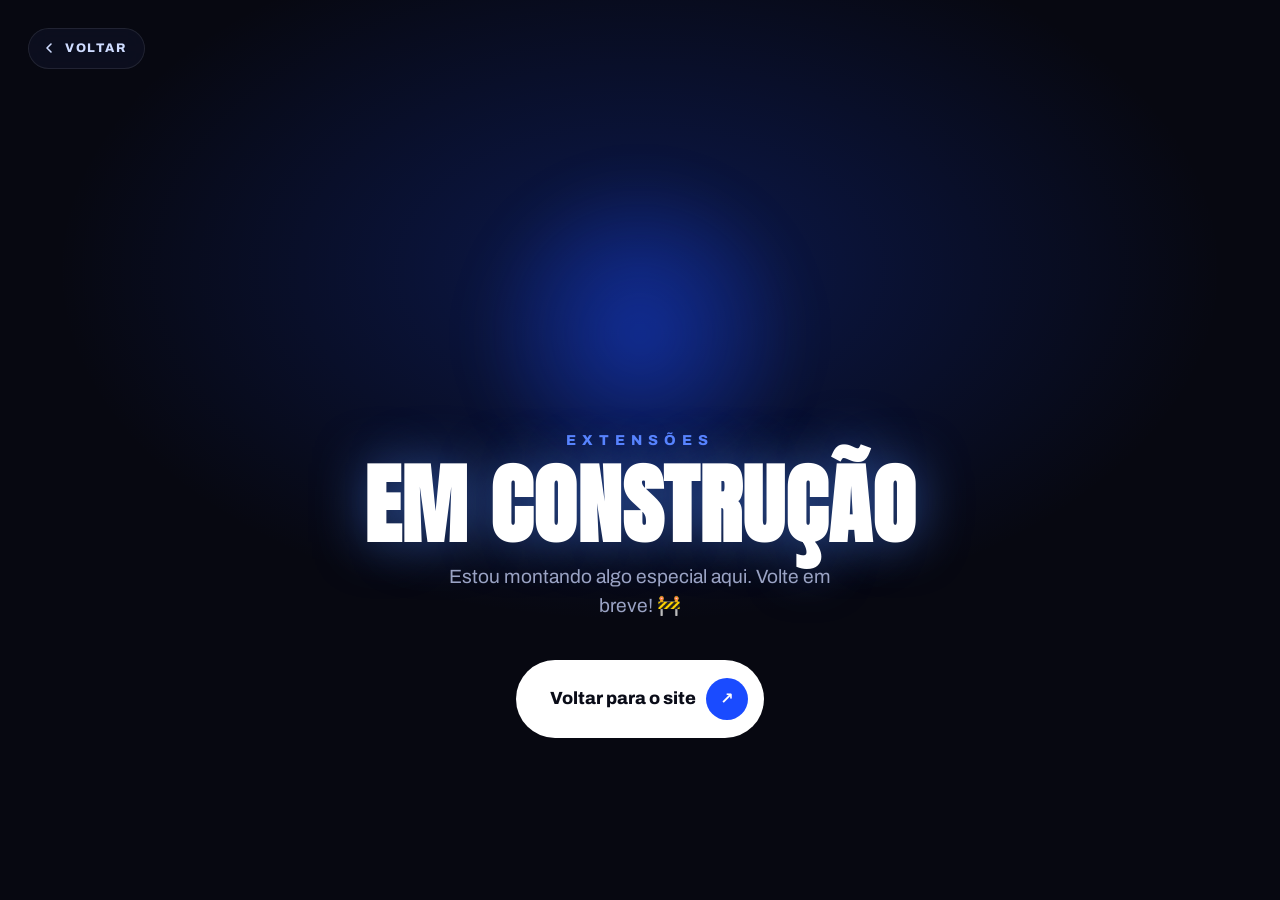
==== extensoes.html @ 43064257 "Adiciona aba Extensoes + pagina em construcao com animacao de blocos" ====
<!DOCTYPE html>
<html lang="pt-BR">
<head>
  <meta charset="UTF-8">
  <meta name="viewport" content="width=device-width, initial-scale=1, viewport-fit=cover">

  <title>Extensões · Em Construção · ruanzitwo</title>
  <meta name="description" content="Página de extensões do ruanzitwo — em construção.">
  <meta name="theme-color" content="#1a4bff">

  <link rel="icon" type="image/png" href="favicon-96x96.png" sizes="96x96">
  <link rel="icon" type="image/svg+xml" href="favicon.svg">
  <link rel="shortcut icon" href="favicon.ico">
  <link rel="apple-touch-icon" sizes="180x180" href="apple-touch-icon.png">
  <link rel="manifest" href="site.webmanifest">

  <link rel="preconnect" href="https://fonts.googleapis.com">
  <link rel="preconnect" href="https://fonts.gstatic.com" crossorigin>
  <link href="https://fonts.googleapis.com/css2?family=Anton&family=Archivo:wght@500;600;700;800;900&display=swap" rel="stylesheet">

  <link rel="stylesheet" href="styles.css">
</head>
<body class="soon-body">

  <a class="soon-back" href="index.html" aria-label="Voltar para o site">
    <svg viewBox="0 0 24 24" fill="none" aria-hidden="true">
      <path d="M15 18l-6-6 6-6" stroke="currentColor" stroke-width="2.4" stroke-linecap="round" stroke-linejoin="round"/>
    </svg>
    <span>VOLTAR</span>
  </a>

  <main class="soon">
    <div class="soon__glow" aria-hidden="true"></div>

    <!-- animação: blocos se construindo -->
    <div class="builder" aria-hidden="true">
      <span class="block" style="--d:.00s"></span>
      <span class="block" style="--d:.05s"></span>
      <span class="block" style="--d:.10s"></span>
      <span class="block" style="--d:.15s"></span>

      <span class="block" style="--d:.20s"></span>
      <span class="block" style="--d:.25s"></span>
      <span class="block" style="--d:.30s"></span>
      <span class="block" style="--d:.35s"></span>

      <span class="block" style="--d:.40s"></span>
      <span class="block" style="--d:.45s"></span>
      <span class="block" style="--d:.50s"></span>
      <span class="block" style="--d:.55s"></span>

      <span class="block block--accent" style="--d:.60s"></span>
      <span class="block block--accent" style="--d:.65s"></span>
      <span class="block block--accent" style="--d:.70s"></span>
      <span class="block block--accent" style="--d:.75s"></span>
    </div>

    <p class="soon__eyebrow">EXTENSÕES</p>
    <h1 class="soon__title">EM CONSTRUÇÃO</h1>
    <p class="soon__sub">Estou montando algo especial aqui. Volte em breve! 🚧</p>

    <a class="btn-pill btn-pill--lg soon__btn" href="index.html">
      Voltar para o site
      <span class="btn-pill__arrow" aria-hidden="true">↗</span>
    </a>
  </main>

</body>
</html>
---- styles.css ----
/* =========================================================
   ruanzitwo — Editor de Vídeo · landing page (tema azul/escuro)
   ========================================================= */
:root {
  --blue: #1a4bff;
  --blue-light: #5b86ff;
  --blue-deep: #0c2aa0;

  --bg: #070811;
  --bg-2: #0d1020;
  --card: #11142a;
  --line: rgba(255, 255, 255, .09);

  --white: #ffffff;
  --muted: #9aa3c4;

  --display: 'Anton', 'Archivo', sans-serif;
  --font: 'Archivo', system-ui, -apple-system, sans-serif;

  --ease: cubic-bezier(0.22, 1, 0.36, 1);
  --ease-soft: cubic-bezier(0.4, 0, 0.2, 1);
  --dur: 320ms;
}

*, *::before, *::after { box-sizing: border-box; margin: 0; padding: 0; }
html { scroll-behavior: smooth; -webkit-text-size-adjust: 100%; }
body {
  background: var(--bg);
  color: var(--white);
  font-family: var(--font);
  line-height: 1.5;
  overflow-x: hidden;
  -webkit-font-smoothing: antialiased;
}
img, video { display: block; max-width: 100%; }
a { color: inherit; text-decoration: none; }
ul { list-style: none; }
section[id] { scroll-margin-top: 84px; }
:focus-visible { outline: 2px solid var(--blue-light); outline-offset: 3px; }

.btn-pill {
  display: inline-flex; align-items: center; gap: 10px;
  padding: 14px 12px 14px 26px; border-radius: 999px;
  background: var(--white); color: #0a0c18;
  font-weight: 800; font-size: .95rem;
  transition: transform var(--dur) var(--ease-soft), box-shadow var(--dur) var(--ease-soft);
}
.btn-pill__arrow {
  display: grid; place-items: center;
  width: 34px; height: 34px; border-radius: 999px;
  background: var(--blue); color: #fff; font-size: 1rem;
  transition: transform var(--dur) var(--ease);
}
.btn-pill:hover { transform: translateY(-3px); box-shadow: 0 16px 34px rgba(26, 75, 255, .35); }
.btn-pill:hover .btn-pill__arrow { transform: rotate(45deg); }
.btn-pill--lg { padding: 18px 16px 18px 34px; font-size: 1.1rem; }
.btn-pill--lg .btn-pill__arrow { width: 42px; height: 42px; }

/* =========================================================
   NAV
   ========================================================= */
.nav {
  position: fixed; top: 0; left: 0; right: 0; z-index: 100;
  display: flex; align-items: center; gap: 24px;
  padding: 16px clamp(18px, 4vw, 56px);
  background: rgba(7, 8, 17, .72);
  -webkit-backdrop-filter: blur(14px); backdrop-filter: blur(14px);
  border-bottom: 1px solid var(--line);
}
.nav__logo {
  display: inline-flex; align-items: center; gap: 10px;
  font-family: var(--display); font-size: 1.4rem; letter-spacing: .04em;
}
.nav__logo-mark {
  display: grid; place-items: center; width: 34px; height: 34px;
  border-radius: 10px; background: var(--blue); color: #fff;
  box-shadow: 0 0 20px rgba(26, 75, 255, .6);
}
.nav__logo-mark svg { width: 18px; height: 18px; margin-left: 1px; }
.nav__menu {
  display: flex; align-items: center; gap: 6px;
  margin: 0 auto;
  background: rgba(255, 255, 255, .05);
  border: 1px solid var(--line);
  padding: 6px; border-radius: 999px;
}
.nav__menu a {
  padding: 9px 18px; border-radius: 999px;
  color: var(--muted); font-weight: 600; font-size: .92rem;
  transition: color var(--dur), background var(--dur);
}
.nav__menu a:hover { color: #fff; }
.nav__menu a.is-active { background: var(--blue); color: #fff; }
.nav__cta {
  padding: 11px 22px; border-radius: 999px;
  border: 1px solid rgba(255, 255, 255, .25);
  font-weight: 700; font-size: .9rem;
  transition: background var(--dur), color var(--dur), border-color var(--dur);
}
.nav__cta:hover { background: #fff; color: #0a0c18; border-color: #fff; }
.nav__toggle {
  display: none; flex-direction: column; gap: 5px;
  background: none; border: none; cursor: pointer; padding: 8px;
}
.nav__toggle span { width: 24px; height: 2px; background: #fff; border-radius: 2px; transition: transform var(--dur), opacity var(--dur); }

/* =========================================================
   HERO
   ========================================================= */
.hero {
  position: relative;
  height: 100svh;
  min-height: 560px;
  width: 100%;
  overflow: hidden;
}
.hero__video {
  position: absolute; inset: 0; z-index: 0;
  width: 100%; height: 100%; object-fit: cover;
}
/* escurecida sutil no topo (menu) e embaixo, pra legibilidade */
.hero__scrim {
  position: absolute; inset: 0; z-index: 1; pointer-events: none;
  background:
    linear-gradient(180deg, rgba(7, 8, 17, .6) 0%, transparent 20%),
    linear-gradient(0deg, rgba(7, 8, 17, .55) 0%, transparent 24%);
}

/* cards flutuantes */
.float-card, .float-rate {
  position: absolute; z-index: 4; bottom: clamp(50px, 12vw, 120px);
  background: rgba(17, 20, 42, .7);
  border: 1px solid var(--line);
  -webkit-backdrop-filter: blur(12px); backdrop-filter: blur(12px);
  border-radius: 18px; padding: 16px 18px;
  box-shadow: 0 18px 50px rgba(0, 0, 0, .45);
}
.float-card--left { left: clamp(8px, 6vw, 90px); }
.float-card__top { display: flex; align-items: center; gap: 12px; }
.float-card__num { font-family: var(--display); font-size: 1.8rem; color: var(--blue-light); }
.float-card__label { font-size: .72rem; color: var(--muted); font-weight: 600; line-height: 1.15; text-align: left; }
.float-card__row { display: flex; align-items: center; margin-top: 12px; }
.ava {
  width: 30px; height: 30px; border-radius: 999px; overflow: hidden;
  border: 2px solid var(--card); margin-left: -8px; background: var(--blue);
  display: grid; place-items: center;
}
.ava:first-child { margin-left: 0; }
.ava img { width: 100%; height: 100%; object-fit: cover; }
.ava--more { color: #fff; font-weight: 800; font-size: .85rem; }

.float-rate--right { right: clamp(8px, 6vw, 90px); display: flex; align-items: center; gap: 12px; }
.float-rate__play {
  display: grid; place-items: center; width: 44px; height: 44px;
  border-radius: 999px; background: var(--blue); color: #fff;
  box-shadow: 0 0 22px rgba(26, 75, 255, .7);
}
.float-rate__play svg { width: 18px; height: 18px; margin-left: 2px; }
.float-rate__num { display: block; font-family: var(--display); font-size: 1.5rem; }
.float-rate__num i { color: var(--blue-light); font-style: normal; }
.float-rate__label { display: block; font-size: .7rem; color: var(--muted); text-align: left; }

/* =========================================================
   MARQUEE
   ========================================================= */
.marquee {
  position: relative; z-index: 20;
  height: clamp(140px, 17vw, 210px);
  /* sobe sobre o fim do vídeo e a parte de baixo entra na 2ª seção */
  margin-top: clamp(-130px, -8vw, -80px);
  margin-bottom: clamp(8px, 2vw, 30px);
  overflow: visible; pointer-events: none;
}
.marquee__band {
  position: absolute; left: -10%; width: 120%;
  display: flex; overflow: hidden;
}
.marquee__band--white { top: 30%; transform: rotate(-4deg); background: var(--white); }
.marquee__band--blue  { top: 52%; transform: rotate(4deg);
  background: linear-gradient(90deg, var(--blue), var(--blue-deep)); }
.marquee__track {
  display: flex; flex: none; white-space: nowrap;
  padding: 14px 0;
  animation: marquee 22s linear infinite;
}
.marquee__track--rev { animation-direction: reverse; animation-duration: 26s; }
.marquee__track span {
  font-family: var(--display); font-size: clamp(1.4rem, 3vw, 2.4rem);
  letter-spacing: .02em; padding-right: 0;
}
.marquee__band--white .marquee__track span { color: #0a0c18; }
.marquee__band--blue .marquee__track span { color: #fff; font-style: italic; }
.marquee__track b { margin: 0 .5em; color: var(--blue); font-weight: 400; }
.marquee__band--blue .marquee__track b { color: rgba(255,255,255,.8); }
@keyframes marquee { to { transform: translateX(-50%); } }

/* =========================================================
   SOBRE
   ========================================================= */
.about {
  max-width: 1180px; margin-inline: auto;
  padding: clamp(40px, 6vw, 90px) clamp(18px, 4vw, 56px);
}
.about__head {
  display: grid; grid-template-columns: 1fr 2fr; gap: clamp(20px, 4vw, 60px);
  align-items: start;
}
.about__eyebrow { color: var(--blue-light); font-weight: 800; letter-spacing: .12em; font-size: .9rem; }
.about__text { font-size: clamp(1.1rem, 2.4vw, 1.6rem); font-weight: 600; line-height: 1.45; }
.about__text strong { color: var(--blue-light); }

.about__cta-row {
  display: flex; align-items: center; gap: clamp(20px, 4vw, 44px);
  margin-top: clamp(30px, 5vw, 56px); flex-wrap: wrap;
}
.badge-ring {
  display: grid; place-items: center; text-align: center;
  width: 118px; height: 118px; border-radius: 999px;
  background: radial-gradient(circle at 30% 25%, var(--blue-light), var(--blue) 55%, var(--blue-deep));
  box-shadow: 0 0 40px rgba(26, 75, 255, .45);
  flex: none;
}
.badge-ring__num { font-family: var(--display); font-size: 2.2rem; line-height: 1; }
.badge-ring__label { font-size: .66rem; font-weight: 700; letter-spacing: .04em; margin-top: 2px; }
.about__note { color: var(--muted); font-size: .9rem; max-width: 280px; }

.stats {
  display: grid; grid-template-columns: repeat(4, 1fr); gap: clamp(12px, 1.6vw, 20px);
  margin-top: clamp(34px, 5vw, 60px);
}
.stat {
  background: var(--card); border: 1px solid var(--line);
  border-radius: 999px; padding: clamp(20px, 2.6vw, 30px) clamp(16px, 2vw, 24px);
  text-align: center;
  transition: transform var(--dur) var(--ease-soft), border-color var(--dur);
}
.stat:hover { transform: translateY(-4px); border-color: rgba(91, 134, 255, .5); }
.stat__num { font-family: var(--display); font-size: clamp(1.8rem, 4vw, 2.8rem); line-height: 1; }
.stat__num i { color: var(--blue-light); font-style: normal; }
.stat__label { display: block; margin-top: 8px; color: var(--muted); font-size: .82rem; font-weight: 600; }

/* =========================================================
   SERVIÇOS — acordeão
   ========================================================= */
.services {
  max-width: 1100px; margin-inline: auto;
  padding: clamp(30px, 5vw, 70px) clamp(18px, 4vw, 56px) clamp(50px, 8vw, 100px);
  text-align: center;
}
.services__title { font-family: var(--display); font-size: clamp(2rem, 5.4vw, 3.6rem); text-transform: uppercase; }
.services__sub { color: var(--muted); margin: 12px auto 0; max-width: 520px; }
.accordion { margin-top: clamp(30px, 4vw, 48px); text-align: left; display: grid; gap: 14px; }
.acc {
  background: var(--card); border: 1px solid var(--line); border-radius: 18px;
  overflow: hidden; transition: background var(--dur);
}
.acc.is-open { background: #fff; }
.acc__head {
  width: 100%; cursor: pointer; background: none; border: none;
  display: flex; align-items: center; gap: clamp(14px, 2vw, 26px);
  padding: clamp(18px, 2.4vw, 26px) clamp(18px, 3vw, 34px);
  font-family: inherit; text-align: left;
  position: relative;
}
.acc.is-open .acc__head::before {
  content: ""; position: absolute; left: 0; top: 14%; bottom: 14%;
  width: 5px; border-radius: 0 4px 4px 0; background: var(--blue);
}
.acc__idx { color: var(--blue-light); font-weight: 800; font-size: .9rem; }
.acc.is-open .acc__idx { color: var(--blue); }
.acc__name { font-family: var(--display); font-size: clamp(1.2rem, 2.6vw, 1.9rem); text-transform: uppercase; }
.acc.is-open .acc__name { color: #0a0c18; }
.acc__tags { margin-left: auto; display: flex; gap: 8px; }
.acc__tags b {
  font-weight: 700; font-size: .72rem; padding: 7px 14px; border-radius: 999px;
  border: 1px solid var(--line); color: var(--muted);
}
.acc.is-open .acc__tags b { border-color: rgba(0,0,0,.12); color: #41496a; }
.acc__arrow {
  display: grid; place-items: center; width: 40px; height: 40px; flex: none;
  border-radius: 999px; background: rgba(255,255,255,.06); color: #fff; font-size: 1.05rem;
  transition: transform var(--dur) var(--ease), background var(--dur);
}
.acc.is-open .acc__arrow { background: var(--blue); transform: rotate(45deg); }
.acc__tags { transition: opacity var(--dur); }
.acc__body {
  display: grid; grid-template-rows: 0fr;
  transition: grid-template-rows 360ms var(--ease);
}
.acc.is-open .acc__body { grid-template-rows: 1fr; }
.acc__body > p {
  overflow: hidden;
  color: #41496a; padding: 0 clamp(18px, 3vw, 34px);
  max-width: 70ch;
}
.acc.is-open .acc__body > p { padding-bottom: clamp(20px, 2.6vw, 28px); }

/* =========================================================
   PROJETOS — reels
   ========================================================= */
.works {
  max-width: 1180px; margin-inline: auto;
  padding: clamp(40px, 6vw, 90px) clamp(18px, 4vw, 56px);
}
.works__head {
  display: flex; align-items: flex-end; justify-content: space-between;
  gap: 24px; flex-wrap: wrap; margin-bottom: clamp(26px, 4vw, 44px);
}
.works__eyebrow { color: var(--blue-light); font-weight: 800; letter-spacing: .12em; font-size: .9rem; }
.works__title { font-family: var(--display); font-size: clamp(2rem, 5.4vw, 3.6rem); text-transform: uppercase; margin-top: 6px; }
.works__sub { color: var(--muted); max-width: 360px; font-size: .95rem; }

.works__grid {
  display: grid; grid-template-columns: repeat(4, 1fr);
  gap: clamp(14px, 2vw, 22px);
}
.reel {
  position: relative; aspect-ratio: 9 / 16;
  border-radius: 18px; overflow: hidden;
  background: var(--card); border: 1px solid var(--line);
  box-shadow: 0 18px 44px rgba(0, 0, 0, .4);
}
.reel__video {
  width: 100%; height: 100%; object-fit: cover;
  transition: transform 700ms var(--ease);
}
.reel:hover .reel__video, .reel:focus-within .reel__video { transform: scale(1.05); }
.reel__play {
  position: absolute; inset: 0; margin: auto;
  display: grid; place-items: center;
  width: 54px; height: 54px; border-radius: 999px;
  color: #fff; background: var(--blue);
  box-shadow: 0 0 24px rgba(26, 75, 255, .7);
  transition: opacity var(--dur) var(--ease-soft), transform var(--dur) var(--ease-soft);
}
.reel__play svg { width: 20px; height: 20px; margin-left: 2px; }
.reel:hover .reel__play, .reel:focus-within .reel__play { opacity: 0; transform: scale(.7); }
.reel__tag {
  position: absolute; top: 12px; left: 12px; z-index: 2;
  font-family: var(--display); font-size: 1.1rem; line-height: 1;
  padding: 6px 12px; border-radius: 999px;
  background: rgba(7, 8, 17, .6); color: #fff;
  -webkit-backdrop-filter: blur(8px); backdrop-filter: blur(8px);
}

/* =========================================================
   CONTATO
   ========================================================= */
.contact {
  padding: clamp(50px, 8vw, 110px) clamp(18px, 4vw, 56px) clamp(28px, 4vw, 44px);
  background:
    radial-gradient(70% 90% at 50% 0%, rgba(26, 75, 255, .22), transparent 65%),
    var(--bg-2);
  border-top: 1px solid var(--line);
}
.contact__card {
  position: relative; overflow: hidden;
  max-width: 880px; margin: 0 auto;
  text-align: center;
  padding: clamp(36px, 6vw, 72px) clamp(24px, 5vw, 64px);
  border-radius: 30px;
  background: linear-gradient(180deg, rgba(26,75,255,.16), rgba(13,16,32,.6));
  border: 1px solid rgba(91, 134, 255, .35);
  box-shadow: 0 40px 90px rgba(0, 0, 0, .5), inset 0 1px 0 rgba(255,255,255,.08);
}
.contact__glow {
  position: absolute; top: -40%; left: 50%; transform: translateX(-50%);
  width: 120%; height: 80%; pointer-events: none;
  background: radial-gradient(50% 60% at 50% 50%, rgba(26, 75, 255, .55), transparent 70%);
  filter: blur(20px);
}
.contact__eyebrow { position: relative; color: var(--blue-light); font-weight: 800; letter-spacing: .16em; font-size: .85rem; }
.contact__title {
  position: relative;
  font-family: var(--display); font-size: clamp(2.3rem, 6.2vw, 4.6rem);
  text-transform: uppercase; line-height: .95; margin: 14px 0 0;
}
.contact__lead {
  position: relative; color: var(--muted);
  max-width: 460px; margin: 16px auto 0; font-size: clamp(.95rem, 1.6vw, 1.1rem);
}
.contact__card .btn-pill { position: relative; margin-top: clamp(26px, 4vw, 38px); }

/* canais */
.channels {
  display: grid; grid-template-columns: repeat(3, 1fr);
  gap: clamp(12px, 1.6vw, 18px);
  max-width: 880px; margin: clamp(18px, 2.6vw, 26px) auto 0;
}
.channel {
  display: flex; align-items: center; gap: 14px;
  padding: 16px 18px; border-radius: 18px;
  background: var(--card); border: 1px solid var(--line);
  transition: transform var(--dur) var(--ease-soft), border-color var(--dur), background var(--dur);
}
.channel:hover {
  transform: translateY(-4px);
  border-color: rgba(91, 134, 255, .55);
  background: #141833;
}
.channel__ico {
  display: grid; place-items: center; flex: none;
  width: 46px; height: 46px; border-radius: 13px;
  color: #fff; background: linear-gradient(160deg, var(--blue-light), var(--blue));
  box-shadow: 0 0 20px rgba(26, 75, 255, .5);
}
.channel__ico svg { width: 22px; height: 22px; }
.channel__txt { display: flex; flex-direction: column; line-height: 1.25; }
.channel__txt b { font-weight: 800; font-size: .98rem; }
.channel__txt i { font-style: normal; color: var(--muted); font-size: .82rem; }
.channel__go {
  margin-left: auto; color: var(--muted); font-size: 1.1rem;
  transition: transform var(--dur) var(--ease), color var(--dur);
}
.channel:hover .channel__go { color: var(--blue-light); transform: translate(3px, -3px); }

/* rodapé */
.contact__foot {
  display: flex; align-items: center; justify-content: space-between;
  gap: 14px; flex-wrap: wrap;
  max-width: 880px; margin: clamp(30px, 5vw, 56px) auto 0;
  padding-top: clamp(18px, 2.4vw, 26px);
  border-top: 1px solid var(--line);
  color: var(--muted); font-size: .85rem;
}
.contact__brand { font-family: var(--display); font-size: 1.3rem; color: #fff; letter-spacing: .03em; }

/* =========================================================
   PÁGINA EXTENSÕES — Em Construção
   ========================================================= */
.soon-body {
  min-height: 100svh;
  display: grid; place-items: center;
  background:
    radial-gradient(70% 60% at 50% 30%, rgba(26, 75, 255, .25), transparent 65%),
    var(--bg);
  overflow: hidden;
}
.soon-back {
  position: fixed; top: clamp(16px, 3vw, 28px); left: clamp(16px, 3vw, 28px); z-index: 10;
  display: inline-flex; align-items: center; gap: 8px;
  padding: 10px 18px 10px 12px; border-radius: 999px;
  color: #cfdcff; font-weight: 800; font-size: .78rem; letter-spacing: .14em;
  background: rgba(17, 20, 42, .55); border: 1px solid var(--line);
  -webkit-backdrop-filter: blur(12px); backdrop-filter: blur(12px);
  transition: transform var(--dur) var(--ease-soft), border-color var(--dur);
}
.soon-back svg { width: 16px; height: 16px; }
.soon-back:hover { transform: translateX(-3px); border-color: rgba(91,134,255,.6); }

.soon {
  position: relative; text-align: center;
  padding: clamp(28px, 6vw, 64px);
  max-width: 680px;
}
.soon__glow {
  position: absolute; top: 8%; left: 50%; transform: translateX(-50%);
  width: 360px; height: 360px; pointer-events: none;
  background: radial-gradient(circle, rgba(26,75,255,.45), transparent 65%);
  filter: blur(20px);
}

/* blocos se construindo */
.builder {
  position: relative;
  display: grid;
  grid-template-columns: repeat(4, 1fr);
  gap: 10px;
  width: clamp(160px, 40vw, 220px);
  margin: 0 auto clamp(30px, 5vw, 48px);
}
.block {
  aspect-ratio: 1;
  border-radius: 8px;
  background: linear-gradient(160deg, #2a5cff, #143bd6);
  box-shadow: 0 6px 16px rgba(20, 50, 160, .5), inset 0 1px 0 rgba(255,255,255,.25);
  opacity: 0;
  animation: build 3s var(--ease) var(--d) infinite;
}
.block--accent { background: linear-gradient(160deg, #6f9bff, #2a5cff); }
@keyframes build {
  0%   { opacity: 0; transform: translateY(26px) scale(.4); }
  18%  { opacity: 1; transform: translateY(0) scale(1); }
  78%  { opacity: 1; transform: translateY(0) scale(1); }
  100% { opacity: 0; transform: translateY(-12px) scale(.85); }
}

.soon__eyebrow {
  position: relative;
  color: var(--blue-light); font-weight: 800; letter-spacing: .42em; font-size: .9rem;
}
.soon__title {
  position: relative;
  font-family: var(--display); text-transform: uppercase;
  font-size: clamp(2.6rem, 9vw, 5.5rem); line-height: .95;
  margin: 12px 0 0; letter-spacing: .01em;
  text-shadow: 0 0 50px rgba(80, 140, 255, .5);
}
.soon__sub {
  position: relative;
  color: var(--muted); font-size: clamp(1rem, 2.2vw, 1.2rem);
  margin: 16px auto 0; max-width: 420px;
}
.soon__btn { position: relative; margin-top: clamp(28px, 4vw, 40px); }

/* =========================================================
   RESPONSIVO
   ========================================================= */
@media (max-width: 860px) {
  .nav__menu { display: none; position: absolute; top: 100%; left: 0; right: 0;
    flex-direction: column; margin: 0; border-radius: 0; padding: 14px;
    background: rgba(7,8,17,.97); border-top: 1px solid var(--line); }
  .nav.is-open .nav__menu { display: flex; }
  .nav__menu a { width: 100%; text-align: center; }
  .nav__cta { display: none; }
  .nav__toggle { display: flex; margin-left: auto; }
  .nav.is-open .nav__toggle span:nth-child(1) { transform: translateY(7px) rotate(45deg); }
  .nav.is-open .nav__toggle span:nth-child(2) { opacity: 0; }
  .nav.is-open .nav__toggle span:nth-child(3) { transform: translateY(-7px) rotate(-45deg); }

  .float-card--left { left: 2px; }
  .float-rate--right { right: 2px; }
  .about__head { grid-template-columns: 1fr; }
  .stats { grid-template-columns: repeat(2, 1fr); }
  .works__grid { grid-template-columns: repeat(2, 1fr); }
  .channels { grid-template-columns: 1fr; max-width: 420px; }
  .acc__tags { display: none; }
}

@media (max-width: 760px) {
  /* SOMENTE CELULAR */
  /* faixa azul continua na transição (embaixo); faixa branca sobe pro topo do vídeo */
  .marquee { margin-top: clamp(-150px, -26vw, -100px); }
  .marquee__band--white { top: calc(188px - 100svh); }

  /* card +100 vai pro topo; card 4.9 continua onde está (embaixo) */
  .float-rate--right { bottom: clamp(165px, 42vw, 220px); }
  .float-card--left { top: clamp(150px, 34vw, 196px); bottom: auto; }
}

@media (max-width: 480px) {
  .float-card, .float-rate { padding: 12px 13px; }
  .float-card__num { font-size: 1.4rem; }
}

@media (prefers-reduced-motion: reduce) {
  html { scroll-behavior: auto; }
  .marquee__track { animation: none; }
  .block { animation: none; opacity: 1; }
  *, *::before, *::after { transition-duration: .001ms !important; }
}
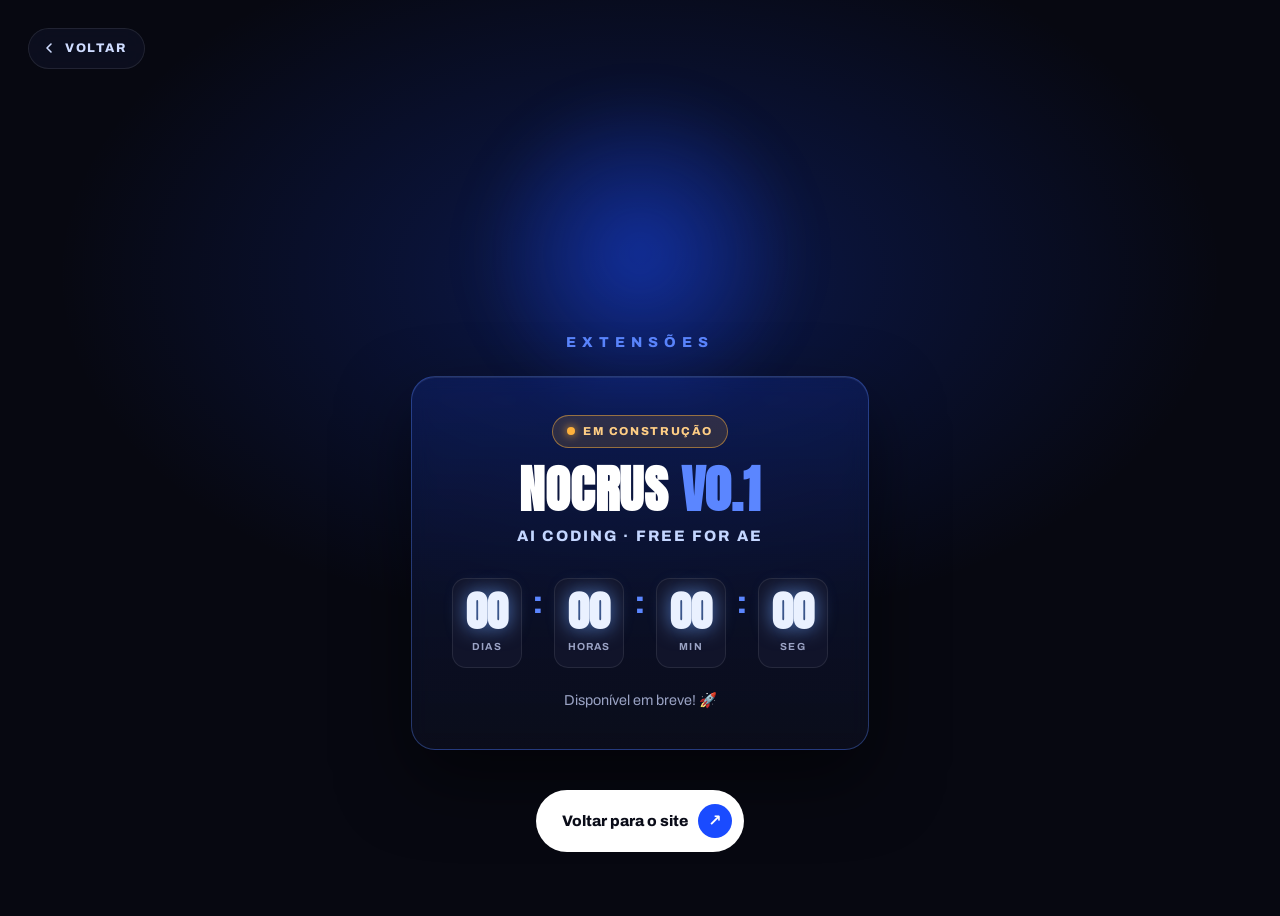
==== commit ad89cc95: "Extensoes: card Nocrus v0.1 + contador regressivo de 10 dias" ====
--- a/extensoes.html
+++ b/extensoes.html
@@ -56,14 +56,58 @@
     </div>
 
     <p class="soon__eyebrow">EXTENSÕES</p>
-    <h1 class="soon__title">EM CONSTRUÇÃO</h1>
-    <p class="soon__sub">Estou montando algo especial aqui. Volte em breve! 🚧</p>
 
-    <a class="btn-pill btn-pill--lg soon__btn" href="index.html">
+    <article class="soon-card">
+      <span class="soon-card__badge"><i aria-hidden="true"></i> EM CONSTRUÇÃO</span>
+      <h1 class="soon-card__name">Nocrus <span>v0.1</span></h1>
+      <p class="soon-card__desc">AI CODING · FREE FOR AE</p>
+
+      <div class="countdown" id="countdown" aria-label="Contagem regressiva para o lançamento">
+        <div class="cd"><b id="cd-d">10</b><i>dias</i></div>
+        <span class="cd__sep" aria-hidden="true">:</span>
+        <div class="cd"><b id="cd-h">00</b><i>horas</i></div>
+        <span class="cd__sep" aria-hidden="true">:</span>
+        <div class="cd"><b id="cd-m">00</b><i>min</i></div>
+        <span class="cd__sep" aria-hidden="true">:</span>
+        <div class="cd"><b id="cd-s">00</b><i>seg</i></div>
+      </div>
+
+      <p class="soon-card__note" id="cd-note">Lançamento em breve 🚀</p>
+    </article>
+
+    <a class="btn-pill soon__btn" href="index.html">
       Voltar para o site
       <span class="btn-pill__arrow" aria-hidden="true">↗</span>
     </a>
   </main>
 
+  <script>
+    (function () {
+      // alvo: 10 dias a partir de 04/06/2026 -> 14/06/2026
+      var target = new Date('2026-06-14T00:00:00').getTime();
+      var d = document.getElementById('cd-d'),
+          h = document.getElementById('cd-h'),
+          m = document.getElementById('cd-m'),
+          s = document.getElementById('cd-s'),
+          note = document.getElementById('cd-note');
+      var pad = function (n) { return (n < 10 ? '0' : '') + n; };
+      function tick() {
+        var diff = target - new Date().getTime();
+        if (diff <= 0) {
+          d.textContent = '00'; h.textContent = '00'; m.textContent = '00'; s.textContent = '00';
+          if (note) note.textContent = 'Disponível em breve! 🚀';
+          return;
+        }
+        var sec = Math.floor(diff / 1000);
+        d.textContent = pad(Math.floor(sec / 86400));
+        h.textContent = pad(Math.floor((sec % 86400) / 3600));
+        m.textContent = pad(Math.floor((sec % 3600) / 60));
+        s.textContent = pad(sec % 60);
+      }
+      tick();
+      setInterval(tick, 1000);
+    })();
+  </script>
+
 </body>
 </html>
--- a/styles.css
+++ b/styles.css
@@ -502,6 +502,64 @@
   margin: 16px auto 0; max-width: 420px;
 }
 .soon__btn { position: relative; margin-top: clamp(28px, 4vw, 40px); }
+
+/* card do Nocrus + contador */
+.soon-card {
+  position: relative;
+  margin: clamp(14px, 2vw, 22px) auto 0;
+  max-width: 480px;
+  padding: clamp(24px, 4vw, 38px) clamp(22px, 4vw, 40px);
+  border-radius: 24px;
+  background: linear-gradient(180deg, rgba(26,75,255,.16), rgba(13,16,32,.65));
+  border: 1px solid rgba(91, 134, 255, .35);
+  box-shadow: 0 30px 70px rgba(0, 0, 0, .5), inset 0 1px 0 rgba(255,255,255,.08);
+  -webkit-backdrop-filter: blur(10px); backdrop-filter: blur(10px);
+}
+.soon-card__badge {
+  display: inline-flex; align-items: center; gap: 8px;
+  padding: 7px 14px; border-radius: 999px;
+  background: rgba(255, 170, 40, .14); border: 1px solid rgba(255, 180, 60, .5);
+  color: #ffce85; font-weight: 800; font-size: .72rem; letter-spacing: .14em;
+}
+.soon-card__badge i {
+  width: 8px; height: 8px; border-radius: 999px; background: #ffb13c;
+  box-shadow: 0 0 10px #ffb13c; animation: blink 1.4s var(--ease-soft) infinite;
+}
+@keyframes blink { 0%,100% { opacity: 1; } 50% { opacity: .25; } }
+.soon-card__name {
+  font-family: var(--display); text-transform: uppercase;
+  font-size: clamp(2rem, 7vw, 3.2rem); line-height: 1;
+  margin: 16px 0 0; letter-spacing: .01em;
+}
+.soon-card__name span { color: var(--blue-light); }
+.soon-card__desc {
+  color: #c4d6ff; font-weight: 800; letter-spacing: .14em;
+  font-size: clamp(.8rem, 2vw, .95rem); margin-top: 10px;
+}
+.countdown {
+  display: flex; align-items: flex-start; justify-content: center; gap: clamp(6px, 1.4vw, 12px);
+  margin-top: clamp(22px, 3.4vw, 30px);
+}
+.cd {
+  display: flex; flex-direction: column; align-items: center;
+  min-width: clamp(54px, 14vw, 70px);
+  padding: 12px 6px; border-radius: 14px;
+  background: var(--card); border: 1px solid var(--line);
+}
+.cd b {
+  font-family: var(--display); font-size: clamp(1.7rem, 6vw, 2.6rem); line-height: 1;
+  color: #eaf1ff; text-shadow: 0 0 20px rgba(110, 165, 255, .7);
+  font-variant-numeric: tabular-nums;
+}
+.cd i {
+  font-style: normal; color: var(--muted); font-weight: 700;
+  font-size: .64rem; letter-spacing: .1em; margin-top: 7px; text-transform: uppercase;
+}
+.cd__sep {
+  font-family: var(--display); color: var(--blue-light);
+  font-size: clamp(1.4rem, 5vw, 2rem); line-height: 1; padding-top: 10px;
+}
+.soon-card__note { color: var(--muted); font-size: .9rem; margin-top: clamp(16px, 2.4vw, 22px); }
 
 /* =========================================================
    RESPONSIVO
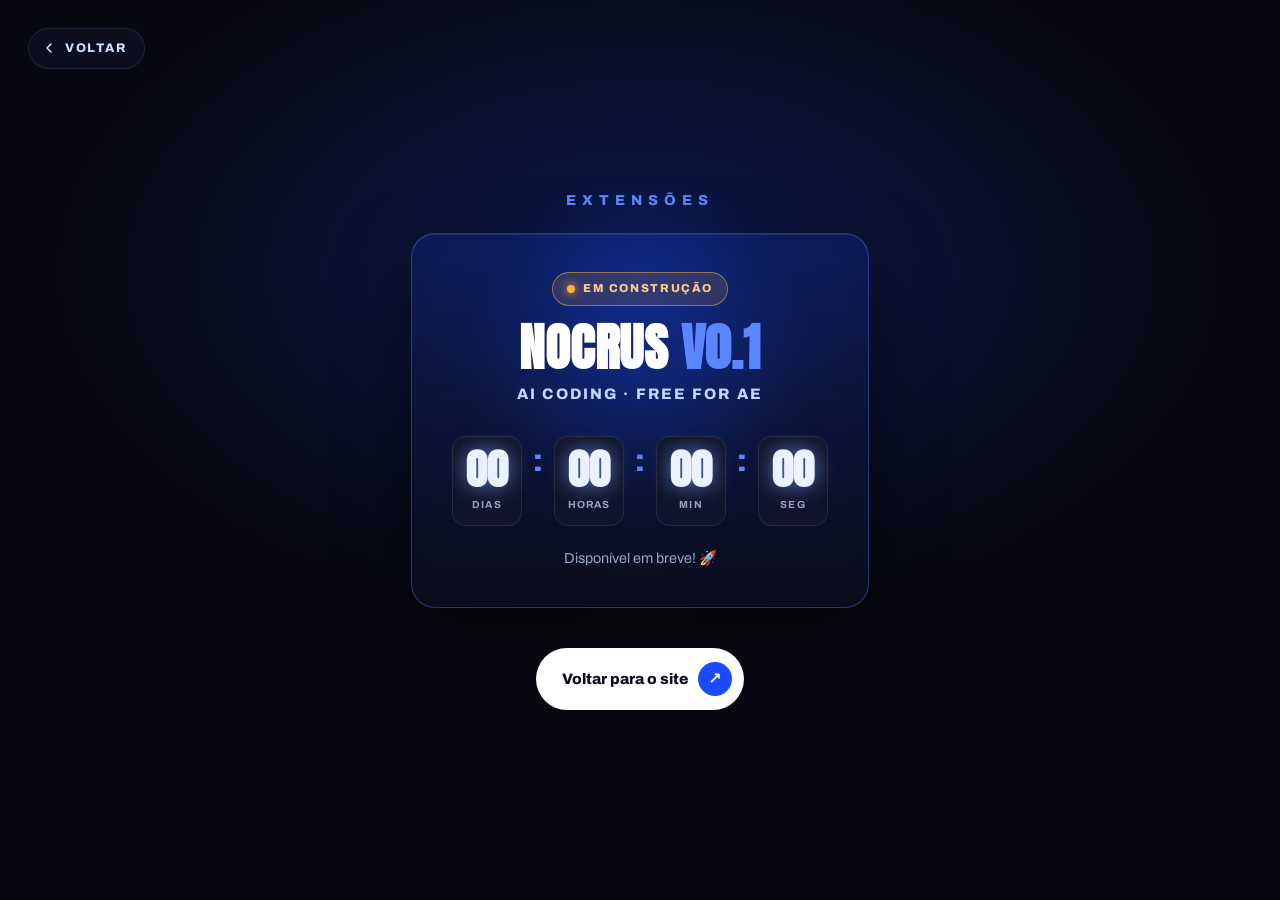
==== commit 709abb3e: "Extensoes: remove animacao de blocos" ====
--- a/extensoes.html
+++ b/extensoes.html
@@ -31,29 +31,6 @@
 
   <main class="soon">
     <div class="soon__glow" aria-hidden="true"></div>
-
-    <!-- animação: blocos se construindo -->
-    <div class="builder" aria-hidden="true">
-      <span class="block" style="--d:.00s"></span>
-      <span class="block" style="--d:.05s"></span>
-      <span class="block" style="--d:.10s"></span>
-      <span class="block" style="--d:.15s"></span>
-
-      <span class="block" style="--d:.20s"></span>
-      <span class="block" style="--d:.25s"></span>
-      <span class="block" style="--d:.30s"></span>
-      <span class="block" style="--d:.35s"></span>
-
-      <span class="block" style="--d:.40s"></span>
-      <span class="block" style="--d:.45s"></span>
-      <span class="block" style="--d:.50s"></span>
-      <span class="block" style="--d:.55s"></span>
-
-      <span class="block block--accent" style="--d:.60s"></span>
-      <span class="block block--accent" style="--d:.65s"></span>
-      <span class="block block--accent" style="--d:.70s"></span>
-      <span class="block block--accent" style="--d:.75s"></span>
-    </div>
 
     <p class="soon__eyebrow">EXTENSÕES</p>
 
